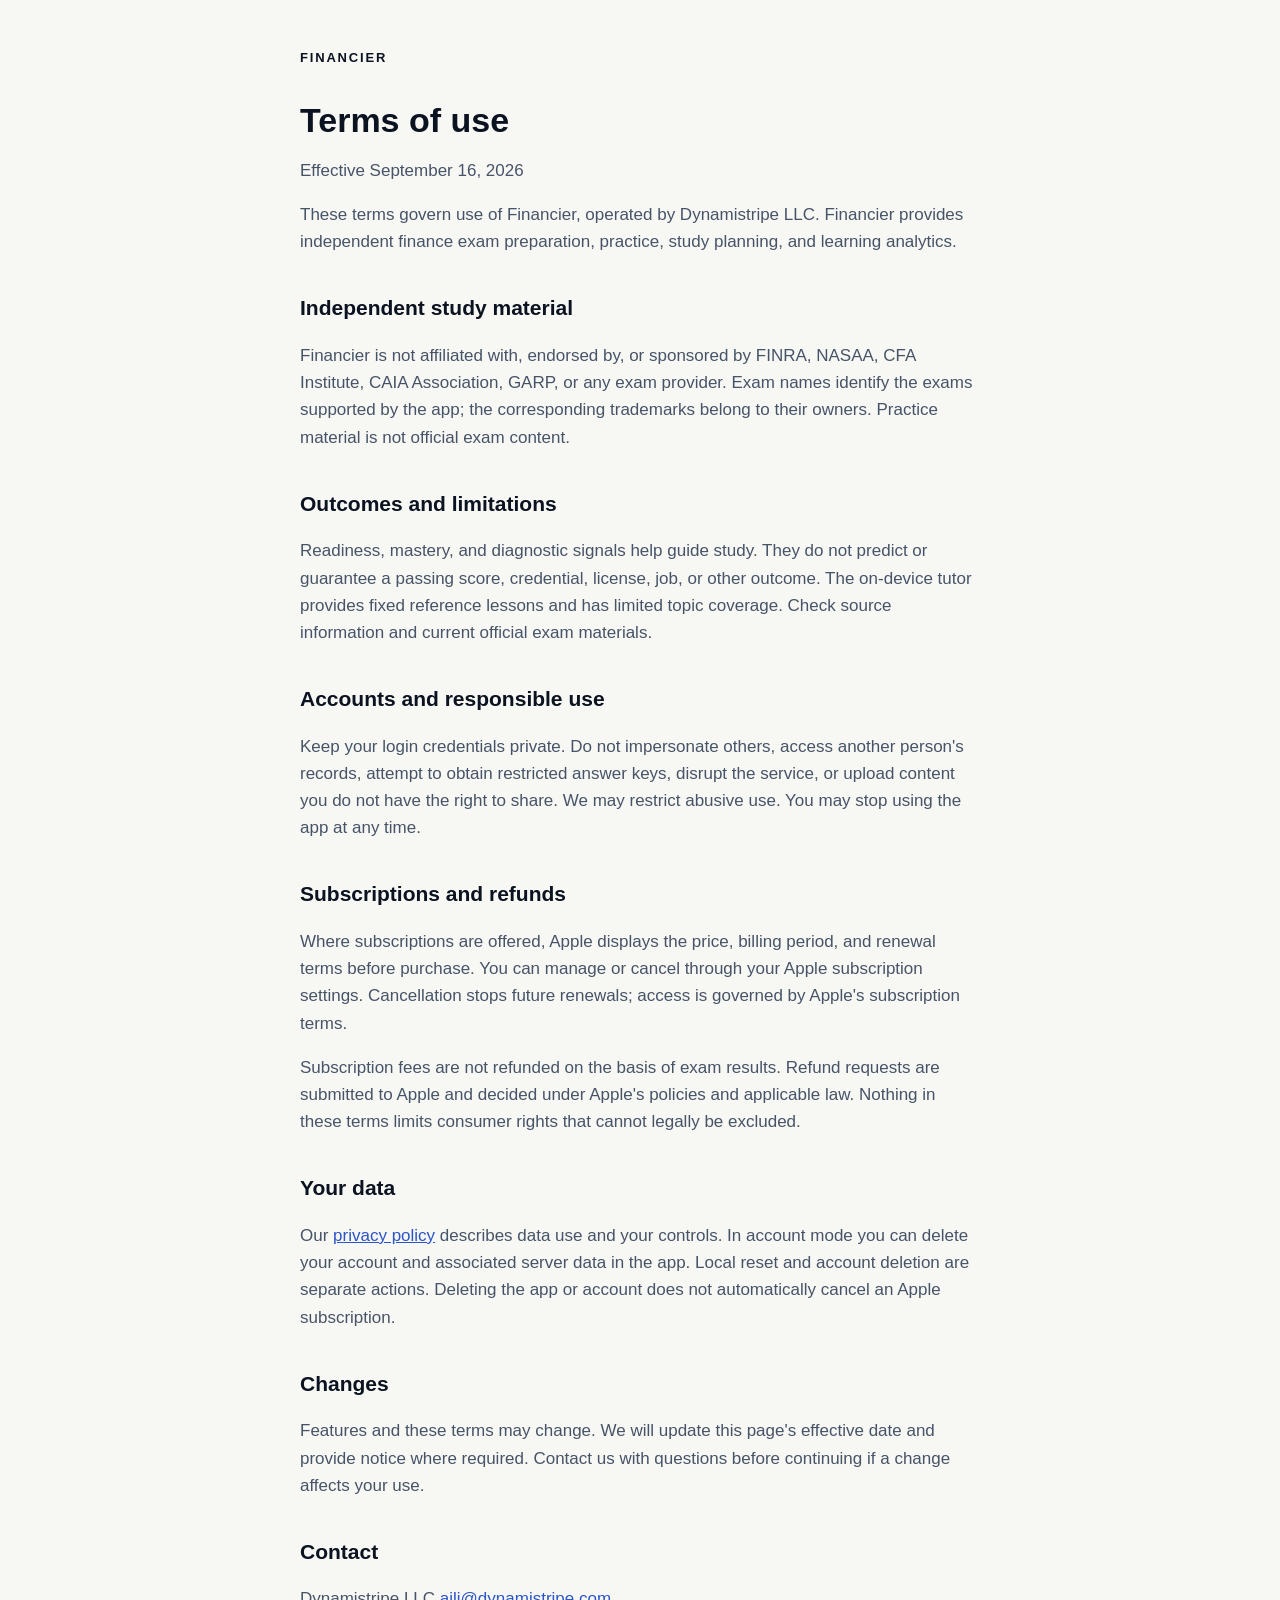
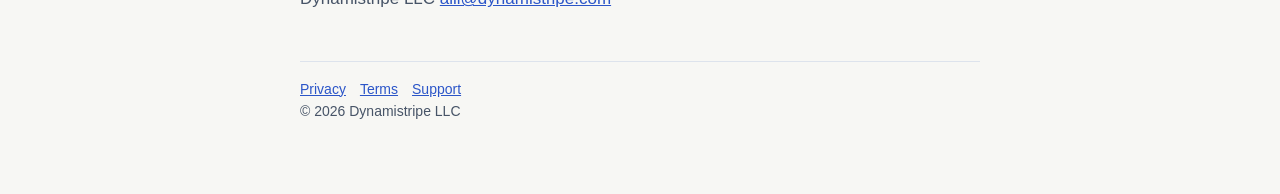
==== terms/index.html @ 2505d35f "Publish Financier privacy, terms, support, and account email pages" ====
<!doctype html>
<html lang="en"><head><meta charset="utf-8"><meta name="viewport" content="width=device-width,initial-scale=1">
<title>Terms of use · Financier</title><link rel="stylesheet" href="../style.css"></head>
<body><main><header><a href="../">FINANCIER</a></header>
<h1>Terms of use</h1>
<p>Effective September 16, 2026</p>
<p>These terms govern use of Financier, operated by Dynamistripe LLC. Financier provides
independent finance exam preparation, practice, study planning, and learning analytics.</p>
<h2>Independent study material</h2>
<p>Financier is not affiliated with, endorsed by, or sponsored by FINRA, NASAA, CFA
Institute, CAIA Association, GARP, or any exam provider. Exam names identify the exams
supported by the app; the corresponding trademarks belong to their owners. Practice
material is not official exam content.</p>
<h2>Outcomes and limitations</h2>
<p>Readiness, mastery, and diagnostic signals help guide study. They do not predict or
guarantee a passing score, credential, license, job, or other outcome. The on-device
tutor provides fixed reference lessons and has limited topic coverage. Check source
information and current official exam materials.</p>
<h2>Accounts and responsible use</h2>
<p>Keep your login credentials private. Do not impersonate others, access another person's
records, attempt to obtain restricted answer keys, disrupt the service, or upload
content you do not have the right to share. We may restrict abusive use. You may stop
using the app at any time.</p>
<h2>Subscriptions and refunds</h2>
<p>Where subscriptions are offered, Apple displays the price, billing period, and renewal
terms before purchase. You can manage or cancel through your Apple subscription
settings. Cancellation stops future renewals; access is governed by Apple's subscription
terms.</p>
<p>Subscription fees are not refunded on the basis of exam results. Refund requests are
submitted to Apple and decided under Apple's policies and applicable law. Nothing in
these terms limits consumer rights that cannot legally be excluded.</p>
<h2>Your data</h2>
<p>Our <a href="../privacy/">privacy policy</a> describes data use and your controls. In account
mode you can delete your account and associated server data in the app. Local reset and
account deletion are separate actions. Deleting the app or account does not
automatically cancel an Apple subscription.</p>
<h2>Changes</h2>
<p>Features and these terms may change. We will update this page's effective date and
provide notice where required. Contact us with questions before continuing if a change
affects your use.</p>
<h2>Contact</h2>
<p>Dynamistripe LLC <a href="mailto:aili@dynamistripe.com">aili@dynamistripe.com</a></p>
<footer><a href="../privacy/">Privacy</a><a href="../terms/">Terms</a><a href="../support/">Support</a><br>© 2026 Dynamistripe LLC</footer>
</main></body></html>
---- style.css ----
:root{--bg:#F7F7F4;--ink:#0B1220;--muted:#475467;--rule:#DDE3EC;--link:#2B55C8}
@media (prefers-color-scheme:dark){:root{--bg:#101315;--ink:#F2F5FA;--muted:#B3BECD;--rule:#2A313D;--link:#8FACFF}}
*{box-sizing:border-box}body{margin:0;background:var(--bg);color:var(--ink);font:17px/1.6 -apple-system,BlinkMacSystemFont,"Helvetica Neue",Arial,sans-serif;padding:0 20px}
main{max-width:680px;margin:0 auto;padding-block:48px 72px}
header{display:flex;gap:10px;align-items:center;margin-bottom:32px;font-weight:700;letter-spacing:.14em;font-size:13px}
header a{color:var(--ink);text-decoration:none}
h1{font-size:34px;line-height:1.15;margin:0 0 8px}h2{font-size:21px;margin:36px 0 8px}
p,li{color:var(--muted)}a{color:var(--link)}footer{margin-top:48px;padding-top:16px;border-top:1px solid var(--rule);font-size:14px;color:var(--muted)}
footer a{margin-right:14px}
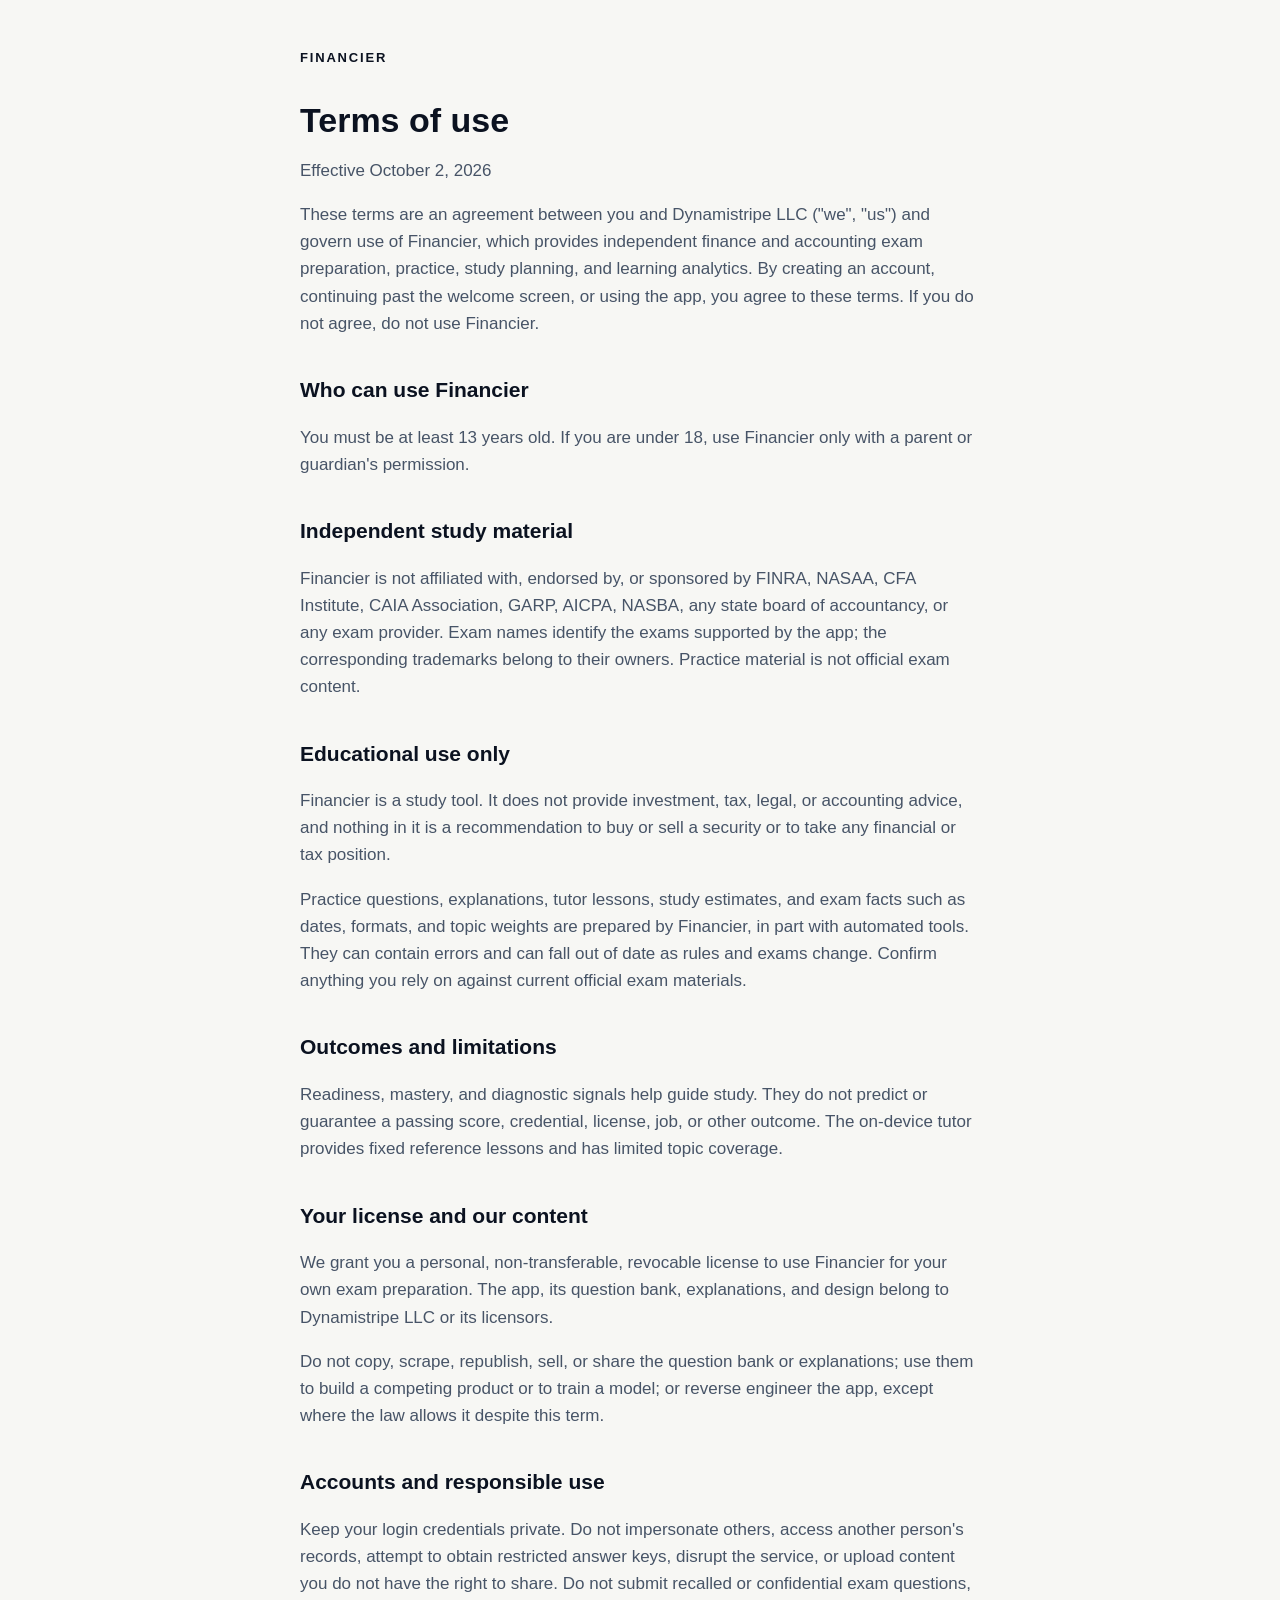
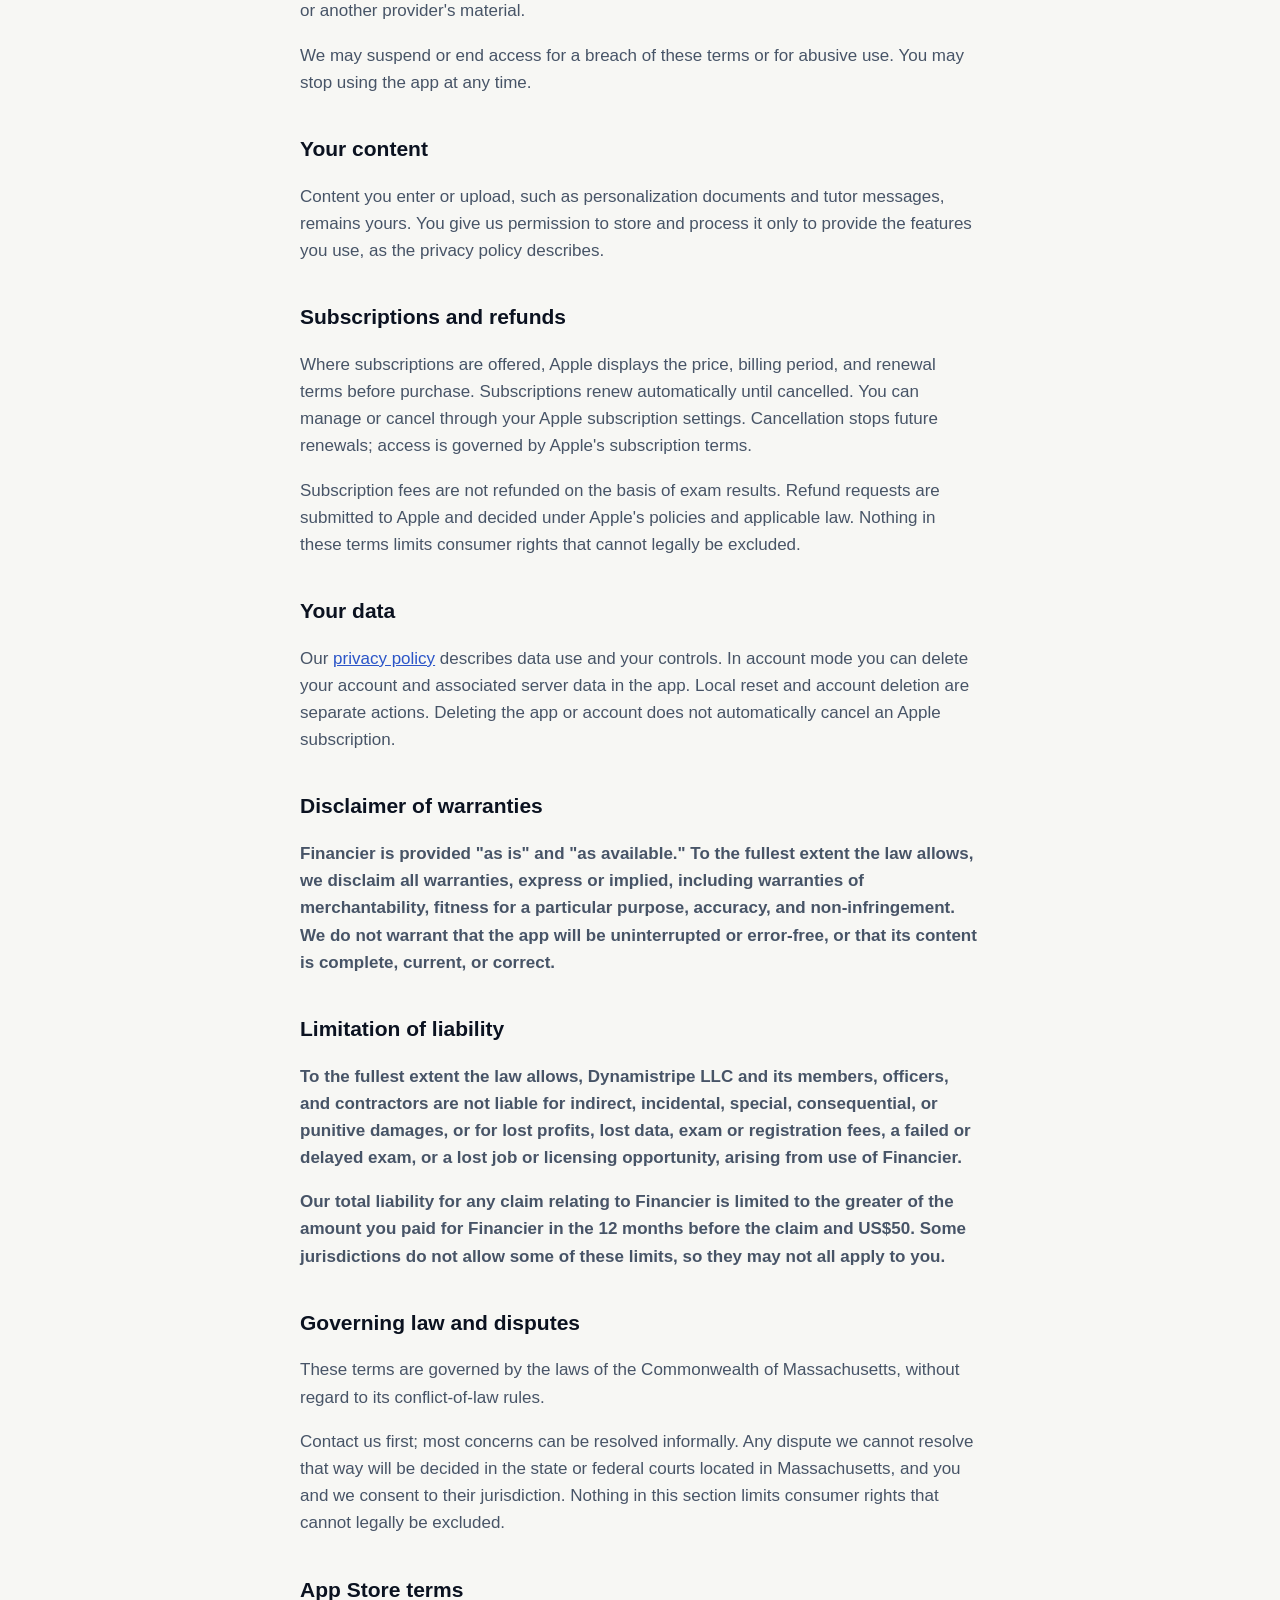
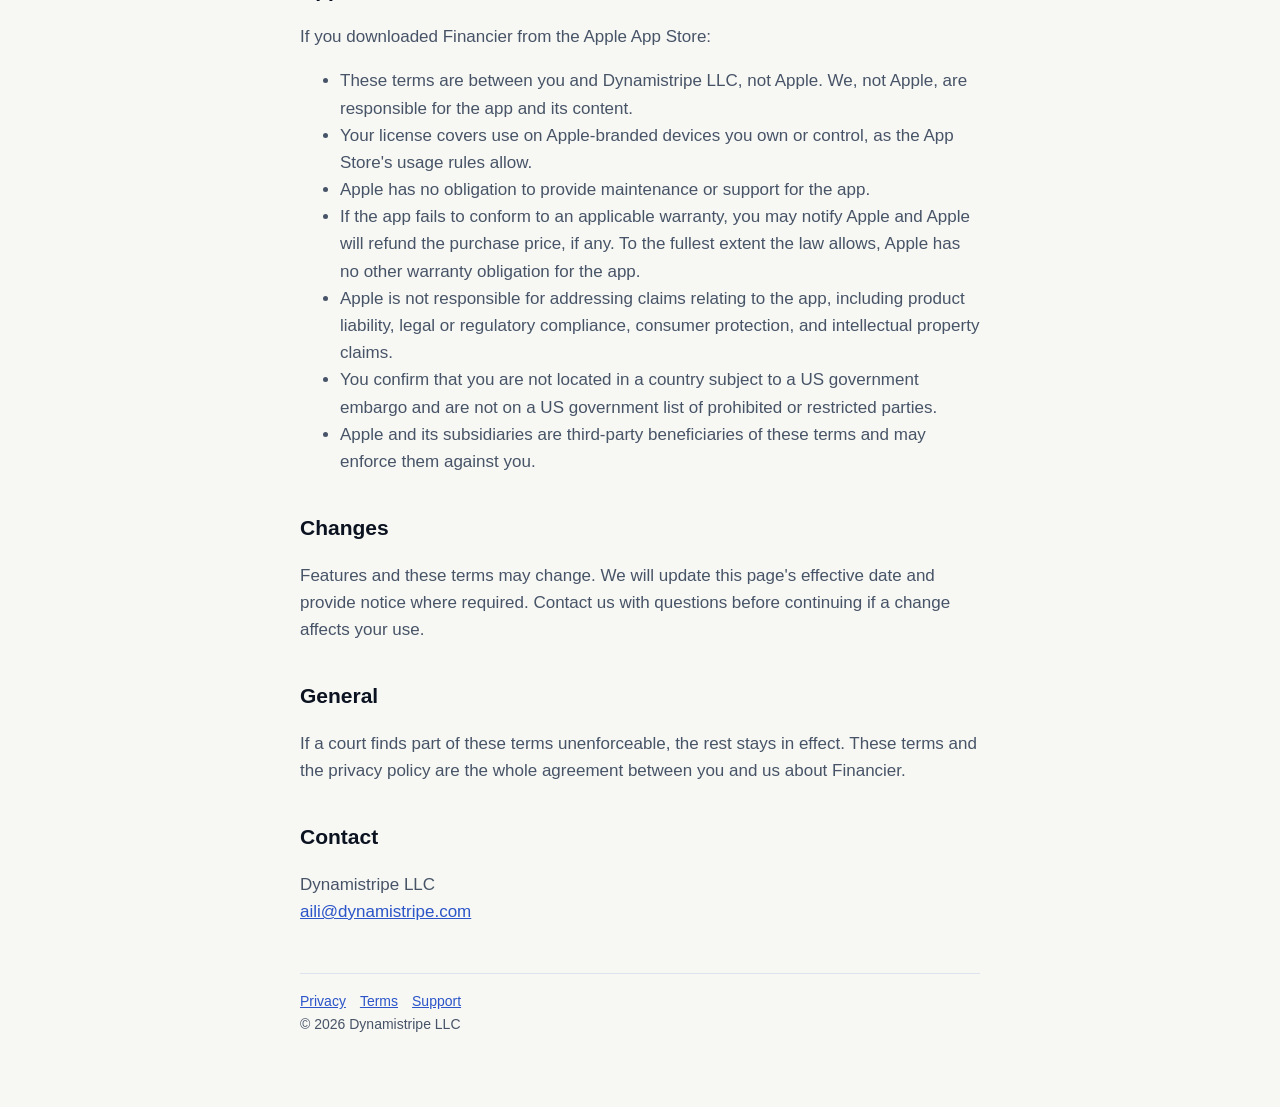
==== commit f225694b: "Publish the October 2, 2026 terms and privacy policy Terms: who can use the app, educational use, li" ====
--- a/terms/index.html
+++ b/terms/index.html
@@ -3,42 +3,110 @@
 <title>Terms of use · Financier</title><link rel="stylesheet" href="../style.css"></head>
 <body><main><header><a href="../">FINANCIER</a></header>
 <h1>Terms of use</h1>
-<p>Effective September 16, 2026</p>
-<p>These terms govern use of Financier, operated by Dynamistripe LLC. Financier provides
-independent finance exam preparation, practice, study planning, and learning analytics.</p>
+<p>Effective October 2, 2026</p>
+<p>These terms are an agreement between you and Dynamistripe LLC ("we", "us") and
+govern use of Financier, which provides independent finance and accounting exam
+preparation, practice, study planning, and learning analytics. By creating an
+account, continuing past the welcome screen, or using the app, you agree to
+these terms. If you do not agree, do not use Financier.</p>
+<h2>Who can use Financier</h2>
+<p>You must be at least 13 years old. If you are under 18, use Financier only with
+a parent or guardian's permission.</p>
 <h2>Independent study material</h2>
 <p>Financier is not affiliated with, endorsed by, or sponsored by FINRA, NASAA, CFA
-Institute, CAIA Association, GARP, or any exam provider. Exam names identify the exams
-supported by the app; the corresponding trademarks belong to their owners. Practice
-material is not official exam content.</p>
+Institute, CAIA Association, GARP, AICPA, NASBA, any state board of accountancy,
+or any exam provider. Exam names identify the exams supported by the app; the
+corresponding trademarks belong to their owners. Practice material is not
+official exam content.</p>
+<h2>Educational use only</h2>
+<p>Financier is a study tool. It does not provide investment, tax, legal, or
+accounting advice, and nothing in it is a recommendation to buy or sell a
+security or to take any financial or tax position.</p>
+<p>Practice questions, explanations, tutor lessons, study estimates, and exam facts
+such as dates, formats, and topic weights are prepared by Financier, in part
+with automated tools. They can contain errors and can fall out of date as rules
+and exams change. Confirm anything you rely on against current official exam
+materials.</p>
 <h2>Outcomes and limitations</h2>
-<p>Readiness, mastery, and diagnostic signals help guide study. They do not predict or
-guarantee a passing score, credential, license, job, or other outcome. The on-device
-tutor provides fixed reference lessons and has limited topic coverage. Check source
-information and current official exam materials.</p>
+<p>Readiness, mastery, and diagnostic signals help guide study. They do not predict
+or guarantee a passing score, credential, license, job, or other outcome. The
+on-device tutor provides fixed reference lessons and has limited topic coverage.</p>
+<h2>Your license and our content</h2>
+<p>We grant you a personal, non-transferable, revocable license to use Financier
+for your own exam preparation. The app, its question bank, explanations, and
+design belong to Dynamistripe LLC or its licensors.</p>
+<p>Do not copy, scrape, republish, sell, or share the question bank or
+explanations; use them to build a competing product or to train a model; or
+reverse engineer the app, except where the law allows it despite this term.</p>
 <h2>Accounts and responsible use</h2>
-<p>Keep your login credentials private. Do not impersonate others, access another person's
-records, attempt to obtain restricted answer keys, disrupt the service, or upload
-content you do not have the right to share. We may restrict abusive use. You may stop
-using the app at any time.</p>
+<p>Keep your login credentials private. Do not impersonate others, access another
+person's records, attempt to obtain restricted answer keys, disrupt the service,
+or upload content you do not have the right to share. Do not submit recalled or
+confidential exam questions, or another provider's material.</p>
+<p>We may suspend or end access for a breach of these terms or for abusive use.
+You may stop using the app at any time.</p>
+<h2>Your content</h2>
+<p>Content you enter or upload, such as personalization documents and tutor
+messages, remains yours. You give us permission to store and process it only to
+provide the features you use, as the privacy policy describes.</p>
 <h2>Subscriptions and refunds</h2>
-<p>Where subscriptions are offered, Apple displays the price, billing period, and renewal
-terms before purchase. You can manage or cancel through your Apple subscription
-settings. Cancellation stops future renewals; access is governed by Apple's subscription
+<p>Where subscriptions are offered, Apple displays the price, billing period, and
+renewal terms before purchase. Subscriptions renew automatically until
+cancelled. You can manage or cancel through your Apple subscription settings.
+Cancellation stops future renewals; access is governed by Apple's subscription
 terms.</p>
-<p>Subscription fees are not refunded on the basis of exam results. Refund requests are
-submitted to Apple and decided under Apple's policies and applicable law. Nothing in
-these terms limits consumer rights that cannot legally be excluded.</p>
+<p>Subscription fees are not refunded on the basis of exam results. Refund requests
+are submitted to Apple and decided under Apple's policies and applicable law.
+Nothing in these terms limits consumer rights that cannot legally be excluded.</p>
 <h2>Your data</h2>
-<p>Our <a href="../privacy/">privacy policy</a> describes data use and your controls. In account
-mode you can delete your account and associated server data in the app. Local reset and
-account deletion are separate actions. Deleting the app or account does not
-automatically cancel an Apple subscription.</p>
+<p>Our <a href="../privacy/">privacy policy</a> describes data use and your controls. In
+account mode you can delete your account and associated server data in the app.
+Local reset and account deletion are separate actions. Deleting the app or
+account does not automatically cancel an Apple subscription.</p>
+<h2>Disclaimer of warranties</h2>
+<p><strong>Financier is provided "as is" and "as available." To the fullest extent the law
+allows, we disclaim all warranties, express or implied, including warranties of
+merchantability, fitness for a particular purpose, accuracy, and
+non-infringement. We do not warrant that the app will be uninterrupted or
+error-free, or that its content is complete, current, or correct.</strong></p>
+<h2>Limitation of liability</h2>
+<p><strong>To the fullest extent the law allows, Dynamistripe LLC and its members,
+officers, and contractors are not liable for indirect, incidental, special,
+consequential, or punitive damages, or for lost profits, lost data, exam or
+registration fees, a failed or delayed exam, or a lost job or licensing
+opportunity, arising from use of Financier.</strong></p>
+<p><strong>Our total liability for any claim relating to Financier is limited to the
+greater of the amount you paid for Financier in the 12 months before the claim
+and US$50. Some jurisdictions do not allow some of these limits, so they may not
+all apply to you.</strong></p>
+<h2>Governing law and disputes</h2>
+<p>These terms are governed by the laws of the Commonwealth of Massachusetts,
+without regard to its conflict-of-law rules.</p>
+<p>Contact us first; most concerns can be resolved informally. Any dispute we cannot
+resolve that way will be decided in the state or federal courts located in
+Massachusetts, and you and we consent to their jurisdiction. Nothing in this
+section limits consumer rights that cannot legally be excluded.</p>
+<h2>App Store terms</h2>
+<p>If you downloaded Financier from the Apple App Store:</p>
+<ul>
+<li>These terms are between you and Dynamistripe LLC, not Apple. We, not Apple, are responsible for the app and its content.</li>
+<li>Your license covers use on Apple-branded devices you own or control, as the App Store's usage rules allow.</li>
+<li>Apple has no obligation to provide maintenance or support for the app.</li>
+<li>If the app fails to conform to an applicable warranty, you may notify Apple and Apple will refund the purchase price, if any. To the fullest extent the law allows, Apple has no other warranty obligation for the app.</li>
+<li>Apple is not responsible for addressing claims relating to the app, including product liability, legal or regulatory compliance, consumer protection, and intellectual property claims.</li>
+<li>You confirm that you are not located in a country subject to a US government embargo and are not on a US government list of prohibited or restricted parties.</li>
+<li>Apple and its subsidiaries are third-party beneficiaries of these terms and may enforce them against you.</li>
+</ul>
 <h2>Changes</h2>
-<p>Features and these terms may change. We will update this page's effective date and
-provide notice where required. Contact us with questions before continuing if a change
-affects your use.</p>
+<p>Features and these terms may change. We will update this page's effective date
+and provide notice where required. Contact us with questions before continuing
+if a change affects your use.</p>
+<h2>General</h2>
+<p>If a court finds part of these terms unenforceable, the rest stays in effect.
+These terms and the privacy policy are the whole agreement between you and us
+about Financier.</p>
 <h2>Contact</h2>
-<p>Dynamistripe LLC <a href="mailto:aili@dynamistripe.com">aili@dynamistripe.com</a></p>
+<p>Dynamistripe LLC<br>
+<a href="mailto:aili@dynamistripe.com">aili@dynamistripe.com</a></p>
 <footer><a href="../privacy/">Privacy</a><a href="../terms/">Terms</a><a href="../support/">Support</a><br>© 2026 Dynamistripe LLC</footer>
 </main></body></html>
